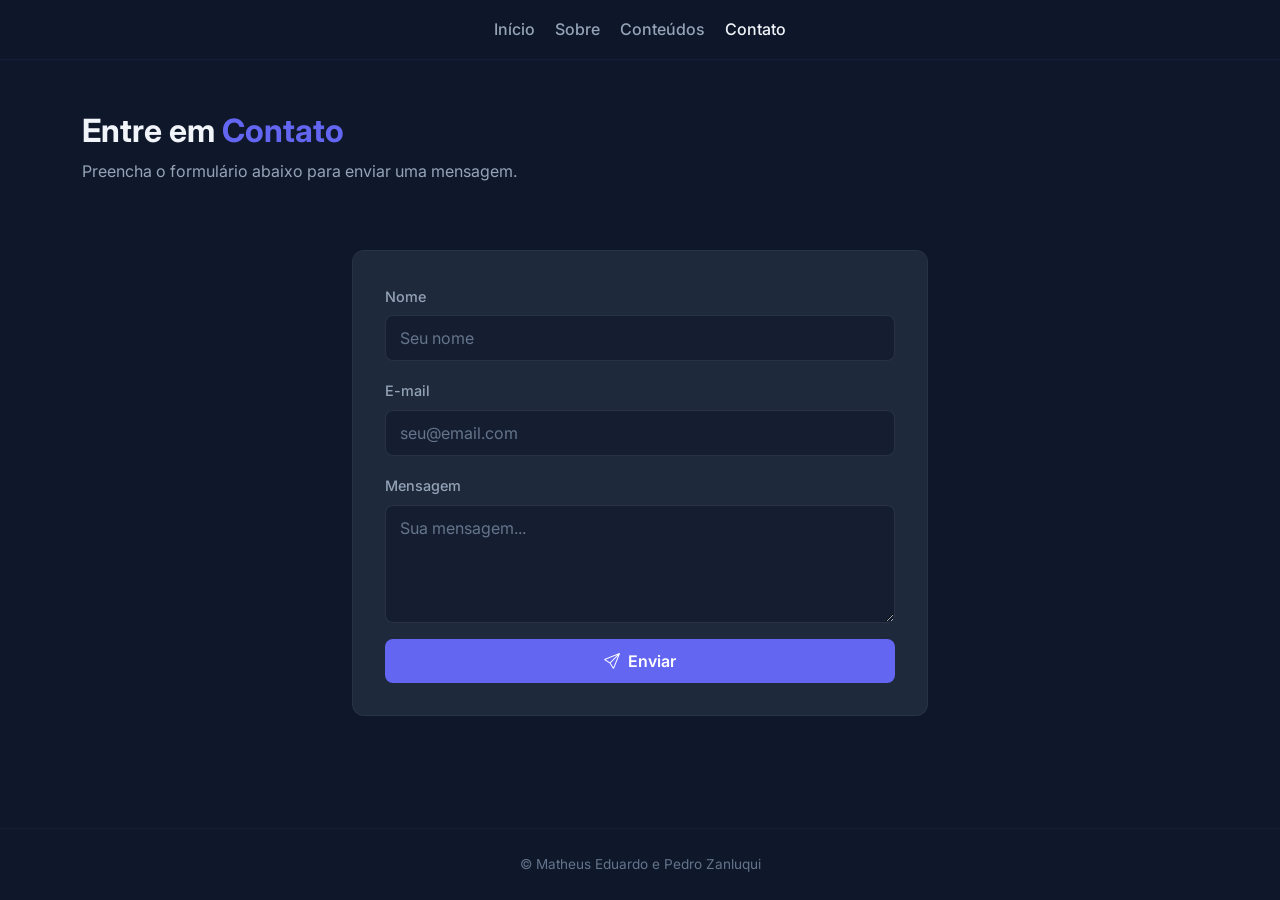
==== contato.html @ 49dbc9e6 "feat: Criando site sobre a materia de web" ====
<!DOCTYPE html>
<html lang="pt-BR">

<head>
  <meta charset="UTF-8">
  <meta name="viewport" content="width=device-width, initial-scale=1.0">
  <title>Contato</title>
  <link href="https://cdn.jsdelivr.net/npm/bootstrap@5.3.3/dist/css/bootstrap.min.css" rel="stylesheet">
  <link href="https://cdn.jsdelivr.net/npm/bootstrap-icons@1.11.3/font/bootstrap-icons.min.css" rel="stylesheet">
  <link rel="stylesheet" href="css/style.css">
</head>

<body>

  <nav class="navbar navbar-expand-lg fixed-top">
    <div class="container">
      <button class="navbar-toggler" type="button" data-bs-toggle="collapse" data-bs-target="#navbarNav">
        <span class="navbar-toggler-icon"></span>
      </button>
      <div class="collapse navbar-collapse justify-content-center" id="navbarNav">
        <ul class="navbar-nav gap-1">
          <li class="nav-item"><a class="nav-link" href="index.html">Início</a></li>
          <li class="nav-item"><a class="nav-link" href="sobre.html">Sobre</a></li>
          <li class="nav-item"><a class="nav-link" href="conteudos.html">Conteúdos</a></li>
          <li class="nav-item"><a class="nav-link active" href="contato.html">Contato</a></li>
        </ul>
      </div>
    </div>
  </nav>

  <section class="page-header">
    <div class="container">
      <h1>Entre em <span>Contato</span></h1>
      <p>Preencha o formulário abaixo para enviar uma mensagem.</p>
    </div>
  </section>

  <section class="section" style="padding-top: 1rem;">
    <div class="container" style="max-width: 600px;">
      <div class="form-wrapper">

        <form id="contactForm" novalidate>
          <div class="mb-3">
            <label for="inputNome" class="form-label-custom">Nome</label>
            <input type="text" class="form-control form-control-custom" id="inputNome" placeholder="Seu nome">
            <div class="form-error" id="nomeError">
              <i class="bi bi-exclamation-circle me-1"></i> Insira um nome com pelo menos 3 caracteres.
            </div>
          </div>

          <div class="mb-3">
            <label for="inputEmail" class="form-label-custom">E-mail</label>
            <input type="email" class="form-control form-control-custom" id="inputEmail" placeholder="seu@email.com">
            <div class="form-error" id="emailError">
              <i class="bi bi-exclamation-circle me-1"></i> Insira um e-mail válido.
            </div>
          </div>

          <div class="mb-3">
            <label for="inputMensagem" class="form-label-custom">Mensagem</label>
            <textarea class="form-control form-control-custom" id="inputMensagem" rows="4"
              placeholder="Sua mensagem..."></textarea>
            <div class="form-error" id="mensagemError">
              <i class="bi bi-exclamation-circle me-1"></i> A mensagem deve ter pelo menos 10 caracteres.
            </div>
          </div>

          <button type="submit" class="btn btn-primary-custom w-100">
            <i class="bi bi-send me-1"></i> Enviar
          </button>
        </form>

        <div class="form-success" id="formSuccess">
          <i class="bi bi-check-circle-fill" style="font-size: 1.5rem; display: block; margin-bottom: 0.5rem;"></i>
          Mensagem enviada com sucesso!
        </div>

      </div>
    </div>
  </section>

  <footer class="footer">
    <div class="container">
      &copy; Matheus Eduardo e Pedro Zanluqui
    </div>
  </footer>

  <script src="https://cdn.jsdelivr.net/npm/bootstrap@5.3.3/dist/js/bootstrap.bundle.min.js"></script>
  <script src="js/script.js"></script>
</body>

</html>
---- css/style.css ----
@import url('https://fonts.googleapis.com/css2?family=Inter:wght@400;600;700&display=swap');

:root {
  --primary: #6366f1;
  --primary-dark: #4f46e5;
  --bg: #0f172a;
  --bg-card: #1e293b;
  --text: #f1f5f9;
  --text-secondary: #94a3b8;
  --text-muted: #64748b;
}

* {
  margin: 0;
  padding: 0;
  box-sizing: border-box;
}

body {
  font-family: 'Inter', sans-serif;
  background-color: var(--bg);
  color: var(--text);
  line-height: 1.7;
}

a {
  text-decoration: none;
  color: inherit;
}

.navbar {
  background: rgba(15, 23, 42, 0.9) !important;
  backdrop-filter: blur(12px);
  border-bottom: 1px solid rgba(99, 102, 241, 0.1);
}

.navbar-toggler {
  border-color: rgba(255, 255, 255, 0.3);
}

.navbar-toggler-icon {
  filter: invert(1);
}


.nav-link {
  color: var(--text-secondary) !important;
  font-weight: 500;
}

.nav-link:hover,
.nav-link.active {
  color: var(--text) !important;
}

.hero {
  padding: 8rem 0 4rem;
  text-align: center;
}

.hero h1 {
  font-size: 2.5rem;
  font-weight: 700;
  margin-bottom: 1rem;
}

.hero h1 span {
  color: var(--primary);
}

.hero p {
  color: var(--text-secondary);
  font-size: 1.1rem;
  max-width: 600px;
  margin: 0 auto 2rem;
}

.btn-primary-custom {
  background: var(--primary);
  color: white;
  border: none;
  padding: 10px 24px;
  border-radius: 8px;
  font-weight: 600;
  transition: background 0.2s;
}

.btn-primary-custom:hover {
  background: var(--primary-dark);
  color: white;
}

.section {
  padding: 4rem 0;
}

.section-title {
  font-size: 1.6rem;
  font-weight: 700;
  margin-bottom: 1.5rem;
}

.card-custom {
  background: var(--bg-card);
  border: 1px solid rgba(148, 163, 184, 0.08);
  border-radius: 12px;
  padding: 1.5rem;
  height: 100%;
  transition: border-color 0.2s;
}

.card-custom:hover {
  border-color: rgba(99, 102, 241, 0.3);
}

.card-custom h5 {
  font-weight: 600;
  margin-bottom: 0.5rem;
}

.card-custom p {
  color: var(--text-secondary);
  font-size: 0.9rem;
  margin-bottom: 0;
}

.card-icon {
  font-size: 1.5rem;
  color: var(--primary);
  margin-bottom: 0.75rem;
}

.page-header {
  padding: 7rem 0 2rem;
}

.page-header h1 {
  font-size: 2rem;
  font-weight: 700;
}

.page-header h1 span {
  color: var(--primary);
}

.page-header p {
  color: var(--text-secondary);
  margin-top: 0.5rem;
}

.topic-card {
  background: var(--bg-card);
  border: 1px solid rgba(148, 163, 184, 0.08);
  border-radius: 12px;
  margin-bottom: 0.75rem;
  overflow: hidden;
  cursor: pointer;
  transition: border-color 0.2s;
}

.topic-card:hover {
  border-color: rgba(99, 102, 241, 0.3);
}

.topic-header {
  padding: 1rem 1.25rem;
  display: flex;
  justify-content: space-between;
  align-items: center;
  font-weight: 600;
}

.topic-header .chevron {
  transition: transform 0.3s;
  color: var(--text-muted);
}

.topic-card.open .chevron {
  transform: rotate(180deg);
  color: var(--primary);
}

.topic-body {
  max-height: 0;
  overflow: hidden;
  transition: max-height 0.3s ease;
}

.topic-card.open .topic-body {
  max-height: 300px;
}

.topic-body-inner {
  padding: 0 1.25rem 1.25rem;
  color: var(--text-secondary);
  font-size: 0.9rem;
  border-top: 1px solid rgba(148, 163, 184, 0.08);
  padding-top: 1rem;
}

.quiz-wrapper {
  background: var(--bg-card);
  border: 1px solid rgba(148, 163, 184, 0.08);
  border-radius: 12px;
  padding: 1.5rem;
  margin-top: 2rem;
}

.quiz-option {
  background: rgba(15, 23, 42, 0.5);
  border: 1px solid rgba(148, 163, 184, 0.1);
  border-radius: 8px;
  padding: 0.75rem 1rem;
  margin-bottom: 0.5rem;
  cursor: pointer;
  transition: border-color 0.2s;
}

.quiz-option:hover {
  border-color: rgba(99, 102, 241, 0.3);
}

.quiz-option.correct {
  border-color: #10b981;
  background: rgba(16, 185, 129, 0.1);
}

.quiz-option.wrong {
  border-color: #f87171;
  background: rgba(248, 113, 113, 0.1);
}

.quiz-result {
  display: none;
  padding: 0.75rem;
  border-radius: 8px;
  margin-top: 0.75rem;
  text-align: center;
  font-weight: 500;
}

.quiz-result.show {
  display: block;
}

.form-wrapper {
  background: var(--bg-card);
  border: 1px solid rgba(148, 163, 184, 0.08);
  border-radius: 12px;
  padding: 2rem;
}

.form-control-custom {
  background: rgba(15, 23, 42, 0.6);
  border: 1px solid rgba(148, 163, 184, 0.15);
  border-radius: 8px;
  padding: 10px 14px;
  color: var(--text);
  font-family: 'Inter', sans-serif;
}

.form-control-custom::placeholder {
  color: var(--text-muted);
}

.form-control-custom:focus {
  background: rgba(15, 23, 42, 0.8);
  border-color: var(--primary);
  box-shadow: 0 0 0 2px rgba(99, 102, 241, 0.15);
  color: var(--text);
}

.form-label-custom {
  font-weight: 500;
  font-size: 0.9rem;
  color: var(--text-secondary);
  margin-bottom: 0.4rem;
}

.form-error {
  color: #f87171;
  font-size: 0.8rem;
  margin-top: 0.3rem;
  display: none;
}

.form-error.show {
  display: block;
}

.form-success {
  display: none;
  background: rgba(16, 185, 129, 0.1);
  border: 1px solid rgba(16, 185, 129, 0.2);
  border-radius: 8px;
  padding: 1.5rem;
  color: #34d399;
  text-align: center;
  font-weight: 500;
}

.form-success.show {
  display: block;
}

.footer {
  border-top: 1px solid rgba(148, 163, 184, 0.06);
  padding: 1.5rem 0;
  margin-top: 3rem;
  text-align: center;
  color: var(--text-muted);
  font-size: 0.85rem;
}

@media (max-width: 768px) {
  .hero {
    padding: 6rem 0 3rem;
  }

  .hero h1 {
    font-size: 1.8rem;
  }

  .section {
    padding: 3rem 0;
  }
}
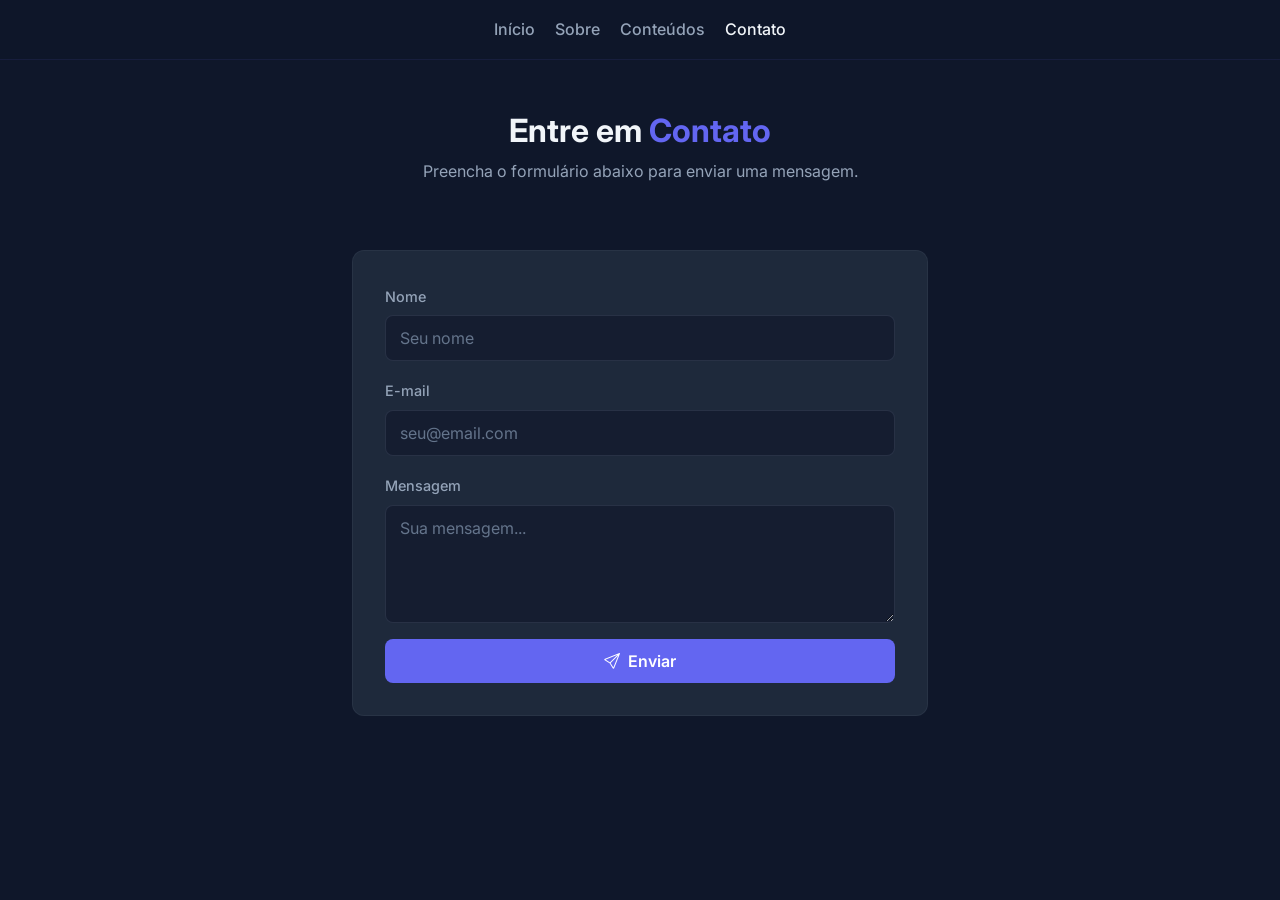
==== commit c9088ec4: "fix: alterando conteudos" ====
--- a/contato.html
+++ b/contato.html
@@ -28,7 +28,7 @@
     </div>
   </nav>
 
-  <section class="page-header">
+  <section class="page-header text-center">
     <div class="container">
       <h1>Entre em <span>Contato</span></h1>
       <p>Preencha o formulário abaixo para enviar uma mensagem.</p>
@@ -79,11 +79,6 @@
     </div>
   </section>
 
-  <footer class="footer">
-    <div class="container">
-      &copy; Matheus Eduardo e Pedro Zanluqui
-    </div>
-  </footer>
 
   <script src="https://cdn.jsdelivr.net/npm/bootstrap@5.3.3/dist/js/bootstrap.bundle.min.js"></script>
   <script src="js/script.js"></script>
--- a/css/style.css
+++ b/css/style.css
@@ -303,15 +303,6 @@
   display: block;
 }
 
-.footer {
-  border-top: 1px solid rgba(148, 163, 184, 0.06);
-  padding: 1.5rem 0;
-  margin-top: 3rem;
-  text-align: center;
-  color: var(--text-muted);
-  font-size: 0.85rem;
-}
-
 @media (max-width: 768px) {
   .hero {
     padding: 6rem 0 3rem;
